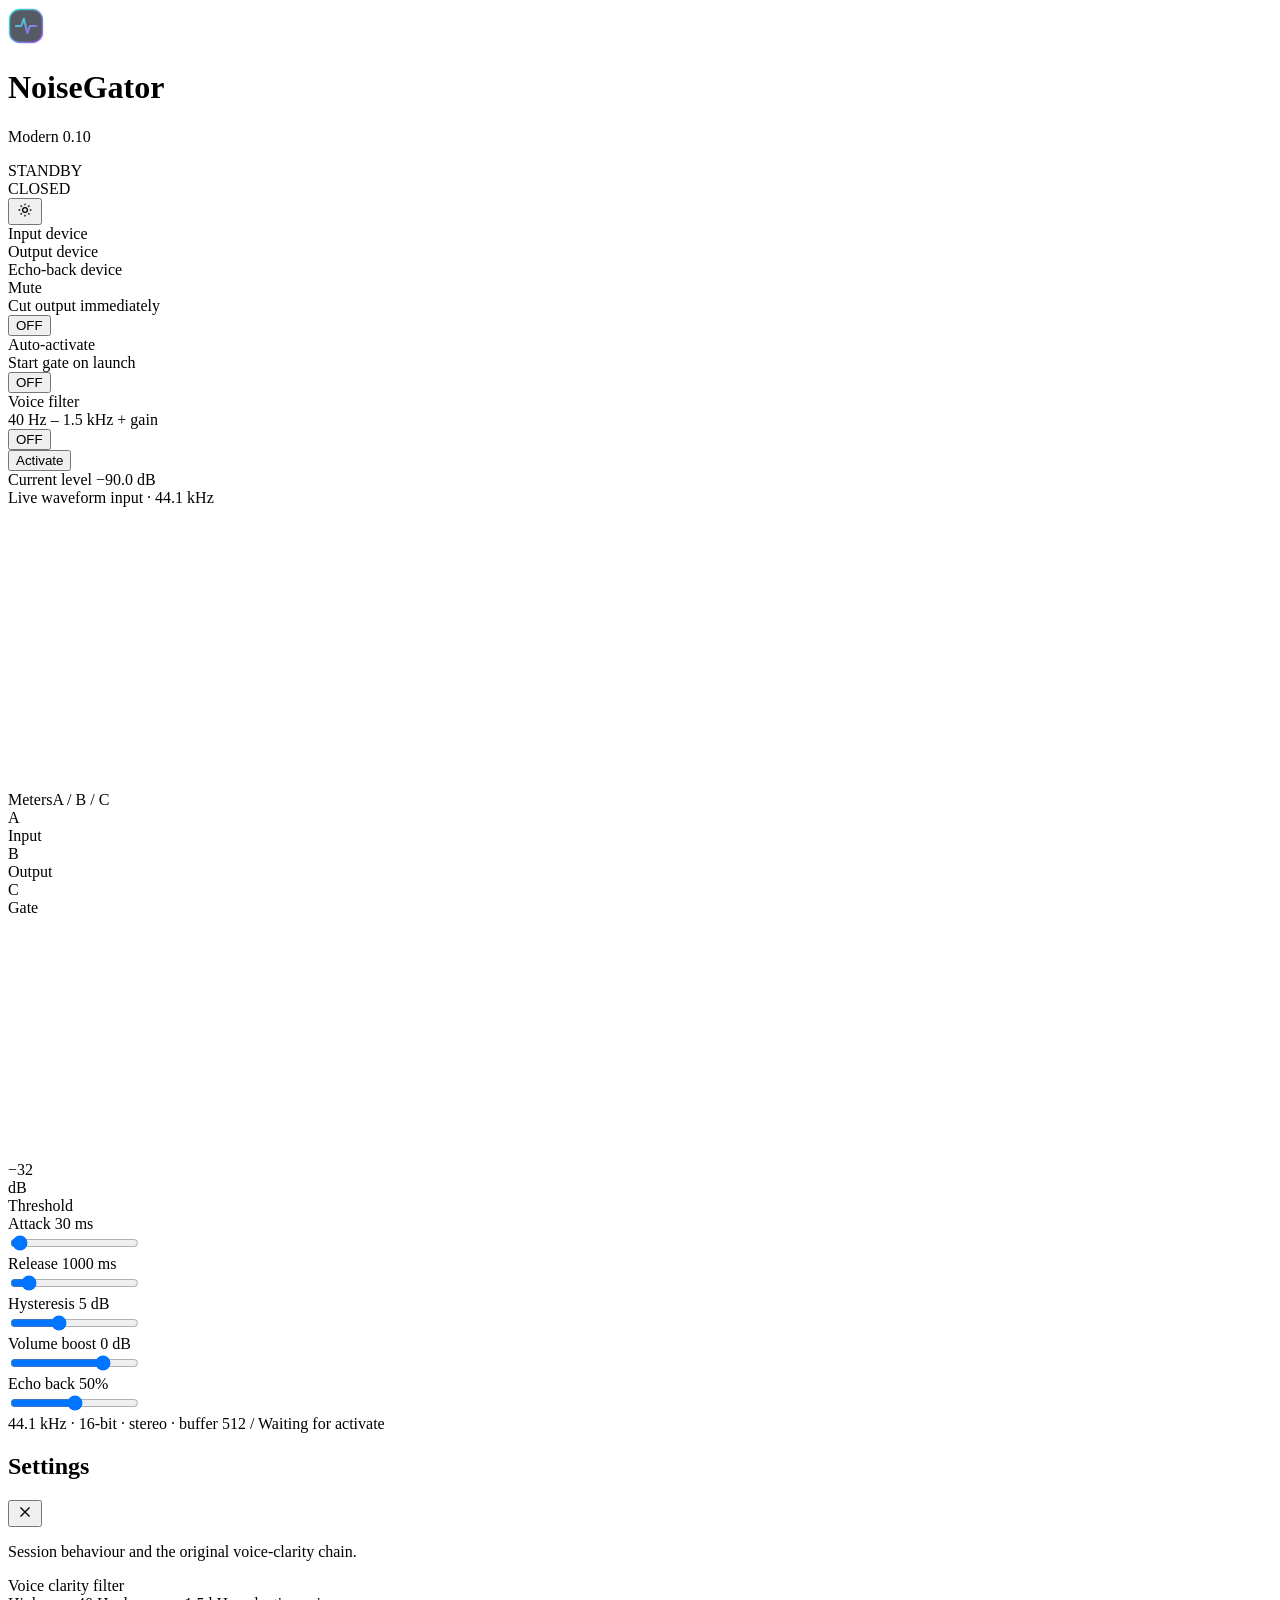
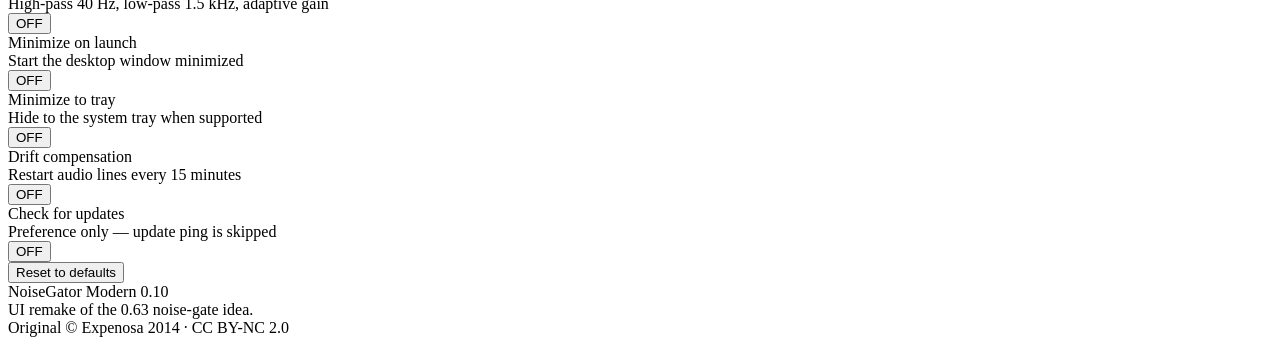
==== app/web/index.html @ c0d38d65 "Add NoiseGator Modern 0.10 web UI (html/css)" ====
<!DOCTYPE html>
<html lang="en">
<head>
  <meta charset="utf-8" />
  <meta name="viewport" content="width=1100, initial-scale=1" />
  <title>NoiseGator — Modern</title>
  <link rel="preconnect" href="https://fonts.googleapis.com" />
  <link rel="preconnect" href="https://fonts.gstatic.com" crossorigin />
  <link href="https://fonts.googleapis.com/css2?family=Inter:wght@400;500;600;700&family=JetBrains+Mono:wght@400;500;600&family=Outfit:wght@500;600;700&display=swap" rel="stylesheet" />
  <link rel="stylesheet" href="styles.css" />
  <link rel="icon" href="data:image/svg+xml,%3Csvg xmlns='http://www.w3.org/2000/svg' viewBox='0 0 32 32'%3E%3Cdefs%3E%3ClinearGradient id='g' x1='0' y1='0' x2='1' y2='1'%3E%3Cstop stop-color='%232ee6c7'/%3E%3Cstop offset='1' stop-color='%23a855f7'/%3E%3C/linearGradient%3E%3C/defs%3E%3Crect rx='8' width='32' height='32' fill='%070b14'/%3E%3Cpath d='M7 16h5l3-7 4 14 3-7h3' fill='none' stroke='url(%23g)' stroke-width='2.2' stroke-linecap='round' stroke-linejoin='round'/%3E%3C/svg%3E" />
</head>
<body>
  <div class="app-bg" aria-hidden="true"></div>
  <div class="app-grid" aria-hidden="true"></div>
  <div class="orb orb-a" aria-hidden="true"></div>
  <div class="orb orb-b" aria-hidden="true"></div>

  <div class="shell">
    <header class="topbar glass">
      <div class="brand">
        <div class="logo" aria-hidden="true">
          <svg viewBox="0 0 36 36" width="36" height="36">
            <defs>
              <linearGradient id="lg" x1="0" y1="0" x2="1" y2="1">
                <stop offset="0" stop-color="#2ee6c7"/>
                <stop offset="1" stop-color="#a855f7"/>
              </linearGradient>
            </defs>
            <rect x="1.5" y="1.5" width="33" height="33" rx="10" fill="rgba(14,20,36,.7)" stroke="url(#lg)" stroke-width="1.4"/>
            <path d="M8 18h5.2l2.6-7.2 3.6 14.2 2.5-7h6.2" fill="none" stroke="url(#lg)" stroke-width="2.1" stroke-linecap="round" stroke-linejoin="round"/>
          </svg>
        </div>
        <div class="brand-text">
          <h1>NoiseGator</h1>
          <p class="subtitle">Modern <span>0.10</span></p>
        </div>
      </div>

      <div class="top-meta">
        <div class="chip ghost" id="modeChip">STANDBY</div>
        <div class="status-pill closed" id="statusPill">
          <span class="status-dot"></span>
          <span id="statusText">CLOSED</span>
        </div>
        <button class="icon-btn" id="settingsBtn" type="button" title="Settings" aria-label="Open settings">
          <svg viewBox="0 0 24 24" width="18" height="18" fill="none" stroke="currentColor" stroke-width="1.7">
            <circle cx="12" cy="12" r="3.2"/>
            <path d="M12 3.5v2.2M12 18.3v2.2M3.5 12h2.2M18.3 12h2.2M6.1 6.1l1.6 1.6M16.3 16.3l1.6 1.6M6.1 17.9l1.6-1.6M16.3 7.7l1.6-1.6"/>
          </svg>
        </button>
      </div>
    </header>

    <main class="layout">
      <aside class="rail">
        <section class="card glass">
          <label class="field-label">Input device</label>
          <div class="select" id="inputSelect" data-key="input"></div>
          <label class="field-label">Output device</label>
          <div class="select" id="outputSelect" data-key="output"></div>
          <label class="field-label">Echo-back device</label>
          <div class="select" id="echoSelect" data-key="echo_back_device"></div>
        </section>

        <section class="card glass toggles-card">
          <div class="toggle-row" data-key="mute">
            <div>
              <div class="toggle-name">Mute</div>
              <div class="toggle-hint">Cut output immediately</div>
            </div>
            <button class="pill" type="button" role="switch" aria-checked="false" id="muteToggle">
              <span>OFF</span>
            </button>
          </div>
          <div class="toggle-row" data-key="auto_activate">
            <div>
              <div class="toggle-name">Auto-activate</div>
              <div class="toggle-hint">Start gate on launch</div>
            </div>
            <button class="pill" type="button" role="switch" aria-checked="false" id="autoToggle">
              <span>OFF</span>
            </button>
          </div>
          <div class="toggle-row" data-key="voice_filter">
            <div>
              <div class="toggle-name">Voice filter</div>
              <div class="toggle-hint">40 Hz – 1.5 kHz + gain</div>
            </div>
            <button class="pill" type="button" role="switch" aria-checked="false" id="voiceToggle">
              <span>OFF</span>
            </button>
          </div>
        </section>

        <button class="activate-btn" id="activateBtn" type="button">
          <span class="play-icon" aria-hidden="true"></span>
          <span class="activate-label">Activate</span>
        </button>

        <div class="level-readout glass">
          <span class="lvl-k">Current level</span>
          <span class="lvl-v" id="levelValue">−90.0 dB</span>
        </div>
      </aside>

      <section class="stage">
        <div class="card glass wave-card">
          <div class="card-head">
            <span>Live waveform</span>
            <span class="tiny" id="waveHint">input · 44.1 kHz</span>
          </div>
          <canvas id="wave" width="1480" height="280"></canvas>
        </div>

        <div class="bottom-row">
          <div class="card glass meters-card">
            <div class="card-head"><span>Meters</span><span class="tiny">A / B / C</span></div>
            <div class="meters">
              <div class="meter" data-m="input">
                <div class="meter-col" id="meterA"></div>
                <div class="meter-tag">A</div>
                <div class="meter-name">Input</div>
              </div>
              <div class="meter" data-m="output">
                <div class="meter-col" id="meterB"></div>
                <div class="meter-tag">B</div>
                <div class="meter-name">Output</div>
              </div>
              <div class="meter" data-m="gate">
                <div class="meter-col" id="meterC"></div>
                <div class="meter-tag">C</div>
                <div class="meter-name">Gate</div>
              </div>
            </div>
          </div>

          <div class="card glass knob-card">
            <div class="knob-wrap">
              <canvas id="knob" width="240" height="240"></canvas>
              <div class="knob-center">
                <div class="knob-num" id="knobValue">−32</div>
                <div class="knob-unit">dB</div>
              </div>
            </div>
            <div class="knob-caption">Threshold</div>
          </div>

          <div class="card glass sliders-card">
            <div class="slider-block">
              <div class="slider-top">
                <span>Attack</span>
                <span class="val" id="attackVal">30 ms</span>
              </div>
              <input type="range" id="attack" min="3" max="2000" step="1" value="30" />
            </div>
            <div class="slider-block">
              <div class="slider-top">
                <span>Release</span>
                <span class="val" id="releaseVal">1000 ms</span>
              </div>
              <input type="range" id="release" min="10" max="10000" step="10" value="1000" />
            </div>
            <div class="slider-block">
              <div class="slider-top">
                <span>Hysteresis</span>
                <span class="val" id="hysteresisVal">5 dB</span>
              </div>
              <input type="range" id="hysteresis" min="1" max="12" step="1" value="5" />
            </div>
            <div class="slider-block">
              <div class="slider-top">
                <span>Volume boost</span>
                <span class="val" id="volumeVal">0 dB</span>
              </div>
              <input type="range" id="volume" min="-15" max="5" step="1" value="0" />
            </div>
            <div class="slider-block">
              <div class="slider-top">
                <span>Echo back</span>
                <span class="val" id="echo_backVal">50%</span>
              </div>
              <input type="range" id="echo_back" min="0" max="100" step="1" value="50" />
            </div>
          </div>
        </div>
      </section>
    </main>

    <footer class="foot">
      <span>44.1 kHz · 16-bit · stereo · buffer 512</span>
      <span class="sep">/</span>
      <span id="footHint">Waiting for activate</span>
    </footer>
  </div>

  <div class="overlay" id="overlay" hidden></div>
  <aside class="drawer glass" id="drawer" aria-hidden="true">
    <div class="drawer-head">
      <h2>Settings</h2>
      <button class="icon-btn" id="closeSettings" type="button" aria-label="Close settings">
        <svg viewBox="0 0 24 24" width="18" height="18" fill="none" stroke="currentColor" stroke-width="1.8">
          <path d="M6 6l12 12M18 6L6 18"/>
        </svg>
      </button>
    </div>
    <p class="drawer-lead">Session behaviour and the original voice-clarity chain.</p>

    <div class="toggle-row" data-key="voice_filter">
      <div>
        <div class="toggle-name">Voice clarity filter</div>
        <div class="toggle-hint">High-pass 40 Hz, low-pass 1.5 kHz, adaptive gain</div>
      </div>
      <button class="pill" type="button" role="switch" aria-checked="false" id="voiceToggle2"><span>OFF</span></button>
    </div>
    <div class="toggle-row" data-key="minimize_on_launch">
      <div>
        <div class="toggle-name">Minimize on launch</div>
        <div class="toggle-hint">Start the desktop window minimized</div>
      </div>
      <button class="pill" type="button" role="switch" aria-checked="false" id="minLaunchToggle"><span>OFF</span></button>
    </div>
    <div class="toggle-row" data-key="minimize_to_tray">
      <div>
        <div class="toggle-name">Minimize to tray</div>
        <div class="toggle-hint">Hide to the system tray when supported</div>
      </div>
      <button class="pill" type="button" role="switch" aria-checked="false" id="minTrayToggle"><span>OFF</span></button>
    </div>
    <div class="toggle-row" data-key="drift_compensation">
      <div>
        <div class="toggle-name">Drift compensation</div>
        <div class="toggle-hint">Restart audio lines every 15 minutes</div>
      </div>
      <button class="pill" type="button" role="switch" aria-checked="false" id="driftToggle"><span>OFF</span></button>
    </div>
    <div class="toggle-row" data-key="check_for_updates">
      <div>
        <div class="toggle-name">Check for updates</div>
        <div class="toggle-hint">Preference only — update ping is skipped</div>
      </div>
      <button class="pill" type="button" role="switch" aria-checked="false" id="updateToggle"><span>OFF</span></button>
    </div>

    <button class="ghost-btn" id="resetBtn" type="button">Reset to defaults</button>

    <div class="credit">
      NoiseGator Modern 0.10<br />
      UI remake of the 0.63 noise-gate idea.<br />
      Original © Expenosa 2014 · CC BY-NC 2.0
    </div>
  </aside>

  <script src="app.js"></script>
</body>
</html>
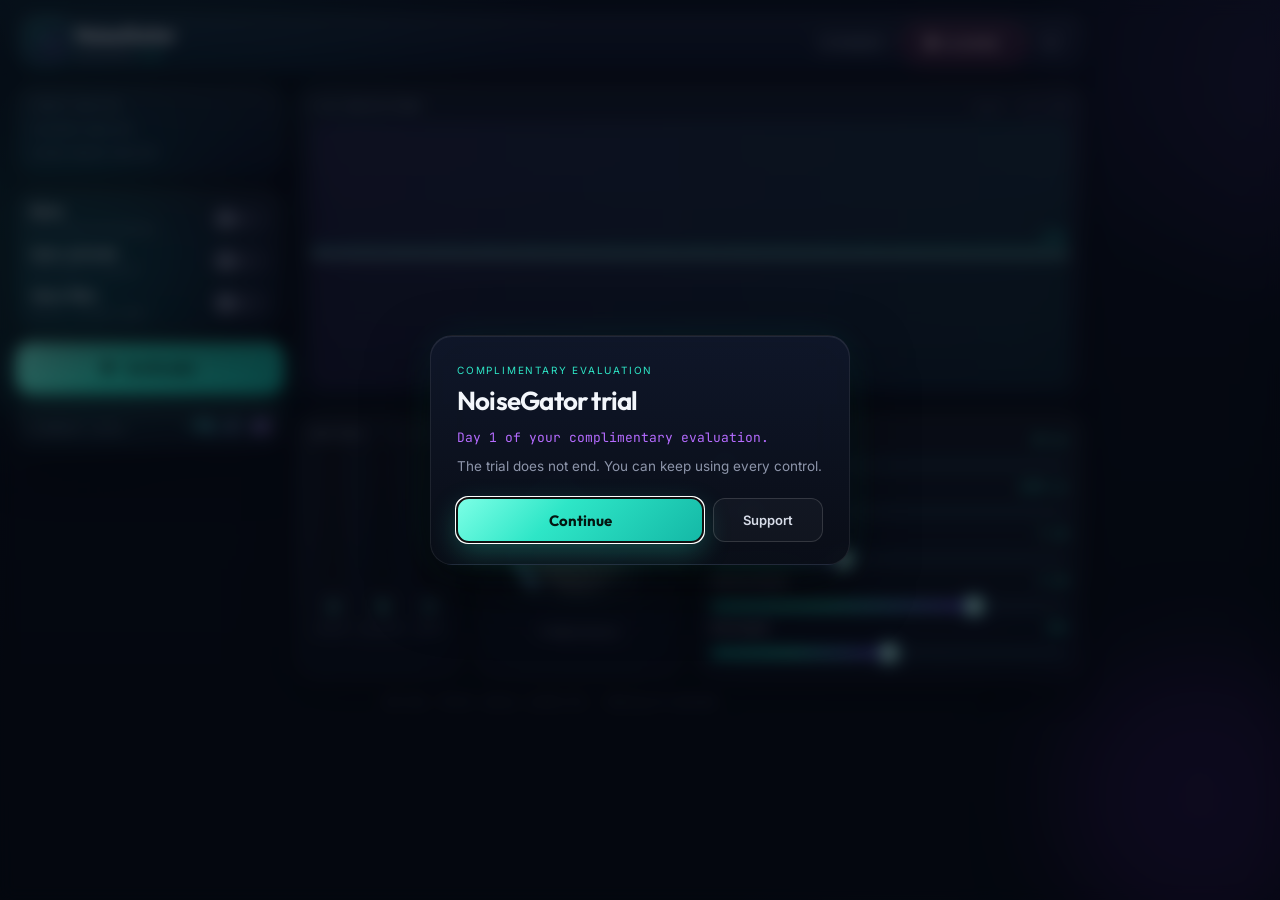
==== commit 9a352231: "Add a WinRAR-style unlimited trial nag that never locks the app Persist first-launch time next to pr" ====
--- a/app/web/index.html
+++ b/app/web/index.html
@@ -244,6 +244,8 @@
 
     <button class="ghost-btn" id="resetBtn" type="button">Reset to defaults</button>
 
+    <p class="trial-note">Trial: <span>unlimited</span></p>
+
     <div class="credit">
       NoiseGator Modern 0.10<br />
       UI remake of the 0.63 noise-gate idea.<br />
@@ -251,6 +253,19 @@
     </div>
   </aside>
 
+  <div class="trial-overlay" id="trialOverlay" hidden>
+    <div class="trial-modal glass" id="trialModal" role="dialog" aria-modal="true" aria-labelledby="trialTitle">
+      <p class="trial-kicker">Complimentary evaluation</p>
+      <h2 id="trialTitle">NoiseGator trial</h2>
+      <p class="trial-day" id="trialDay">Day 1 of your complimentary evaluation.</p>
+      <p class="trial-copy">The trial does not end. You can keep using every control.</p>
+      <div class="trial-actions">
+        <button class="trial-continue" id="trialContinue" type="button">Continue</button>
+        <button class="trial-support" id="trialSupport" type="button">Support</button>
+      </div>
+    </div>
+  </div>
+
   <script src="app.js"></script>
 </body>
 </html>
--- a/app/web/styles.css
+++ b/app/web/styles.css
@@ -0,0 +1,456 @@
+:root {
+  --bg: #070b14;
+  --bg-2: #0b1220;
+  --navy: #10182b;
+  --glass: rgba(14, 22, 40, 0.58);
+  --glass-2: rgba(18, 28, 50, 0.72);
+  --line: rgba(255, 255, 255, 0.08);
+  --line-2: rgba(255, 255, 255, 0.14);
+  --teal: #2ee6c7;
+  --teal-2: #14c8b0;
+  --teal-dim: rgba(46, 230, 199, 0.16);
+  --purple: #b56bff;
+  --violet: #7c3aed;
+  --pink: #ff4d7a;
+  --text: #f3f6fb;
+  --muted: #8d95aa;
+  --dim: #5d667c;
+  --shadow: 0 18px 50px rgba(0, 0, 0, 0.45);
+  --r: 22px;
+  --font: "Inter", "Segoe UI", system-ui, sans-serif;
+  --display: "Outfit", "Inter", sans-serif;
+  --mono: "JetBrains Mono", ui-monospace, monospace;
+}
+
+* { box-sizing: border-box; margin: 0; padding: 0; }
+html, body {
+  width: 1100px;
+  height: 720px;
+  overflow: hidden;
+  background: var(--bg);
+  color: var(--text);
+  font-family: var(--font);
+  -webkit-font-smoothing: antialiased;
+}
+button, input { font-family: inherit; color: inherit; }
+button { cursor: pointer; border: 0; background: none; }
+
+.app-bg {
+  position: fixed; inset: 0;
+  background:
+    radial-gradient(900px 520px at 8% -10%, rgba(46, 230, 199, 0.13), transparent 55%),
+    radial-gradient(800px 500px at 110% 10%, rgba(168, 85, 247, 0.16), transparent 50%),
+    radial-gradient(700px 420px at 70% 120%, rgba(46, 230, 199, 0.07), transparent 50%),
+    linear-gradient(180deg, #0a1020 0%, #070b14 55%, #060910 100%);
+}
+.app-grid {
+  position: fixed; inset: 0; pointer-events: none; opacity: 0.22;
+  background-image:
+    linear-gradient(rgba(255,255,255,0.035) 1px, transparent 1px),
+    linear-gradient(90deg, rgba(255,255,255,0.035) 1px, transparent 1px);
+  background-size: 28px 28px;
+  mask-image: radial-gradient(ellipse at 50% 30%, #000 30%, transparent 75%);
+}
+.orb {
+  position: fixed; width: 280px; height: 280px; border-radius: 50%;
+  filter: blur(50px); pointer-events: none; opacity: 0.35;
+}
+.orb-a { left: -80px; top: 120px; background: #1a6b68; }
+.orb-b { right: -60px; bottom: -40px; background: #4a1d7a; }
+
+.shell {
+  position: relative;
+  width: 1100px; height: 720px;
+  padding: 14px 16px 10px;
+  display: flex; flex-direction: column; gap: 12px;
+}
+
+.glass {
+  background: linear-gradient(180deg, rgba(255,255,255,0.055), rgba(255,255,255,0.02));
+  backdrop-filter: blur(22px) saturate(140%);
+  -webkit-backdrop-filter: blur(22px) saturate(140%);
+  border: 1px solid var(--line);
+  box-shadow:
+    var(--shadow),
+    inset 0 1px 0 rgba(255,255,255,0.08),
+    0 0 0 1px rgba(46, 230, 199, 0.03);
+}
+
+.topbar {
+  height: 58px; border-radius: 18px;
+  display: flex; align-items: center; justify-content: space-between;
+  padding: 0 14px 0 12px;
+}
+.brand { display: flex; align-items: center; gap: 10px; }
+.logo { filter: drop-shadow(0 0 10px rgba(46,230,199,0.35)); }
+.brand-text h1 {
+  font-family: var(--display);
+  font-size: 20px; font-weight: 650; letter-spacing: -0.03em; line-height: 1;
+}
+.subtitle {
+  margin-top: 3px; font-size: 11px; color: var(--muted); letter-spacing: 0.14em;
+  text-transform: uppercase;
+}
+.subtitle span { color: var(--teal); }
+
+.top-meta { display: flex; align-items: center; gap: 10px; }
+.chip {
+  font-size: 10px; letter-spacing: 0.16em; font-weight: 600;
+  padding: 6px 10px; border-radius: 999px;
+  border: 1px solid var(--line-2); color: var(--muted);
+  background: rgba(255,255,255,0.03);
+}
+.status-pill {
+  display: flex; align-items: center; gap: 8px;
+  min-width: 118px; justify-content: center;
+  padding: 7px 14px; border-radius: 999px;
+  font-family: var(--display); font-weight: 650; font-size: 12px;
+  letter-spacing: 0.16em;
+  border: 1px solid transparent;
+  transition: 0.25s ease;
+}
+.status-pill.closed {
+  color: #ffd0da;
+  background: rgba(255, 77, 122, 0.12);
+  border-color: rgba(255, 77, 122, 0.45);
+  box-shadow: 0 0 22px rgba(255, 77, 122, 0.28), inset 0 0 12px rgba(255, 77, 122, 0.08);
+}
+.status-pill.open {
+  color: #d9fff6;
+  background: rgba(46, 230, 199, 0.12);
+  border-color: rgba(46, 230, 199, 0.5);
+  box-shadow: 0 0 22px rgba(46, 230, 199, 0.32), inset 0 0 12px rgba(46, 230, 199, 0.08);
+}
+.status-pill.muted {
+  color: #d5d9e6;
+  background: rgba(255,255,255,0.06);
+  border-color: var(--line-2);
+  box-shadow: none;
+}
+.status-dot {
+  width: 8px; height: 8px; border-radius: 50%;
+  background: currentColor; box-shadow: 0 0 10px currentColor;
+  animation: pulse 1.6s ease-in-out infinite;
+}
+@keyframes pulse {
+  0%, 100% { opacity: 1; transform: scale(1); }
+  50% { opacity: 0.45; transform: scale(0.82); }
+}
+
+.icon-btn {
+  width: 36px; height: 36px; border-radius: 12px;
+  display: grid; place-items: center;
+  color: var(--muted);
+  border: 1px solid var(--line);
+  background: rgba(255,255,255,0.03);
+  transition: 0.2s ease;
+}
+.icon-btn:hover { color: var(--text); border-color: rgba(46,230,199,0.4); box-shadow: 0 0 16px rgba(46,230,199,0.15); }
+
+.layout { flex: 1; display: grid; grid-template-columns: 268px 1fr; gap: 12px; min-height: 0; }
+.rail { display: flex; flex-direction: column; gap: 10px; min-height: 0; position: relative; }
+.rail > .card { position: relative; z-index: 1; overflow: visible; }
+.rail > .card:has(.select.open) { z-index: 30; }
+.stage { display: flex; flex-direction: column; gap: 10px; min-height: 0; }
+
+.card { border-radius: var(--r); padding: 14px 14px 12px; }
+.card-head {
+  display: flex; justify-content: space-between; align-items: center;
+  font-size: 11px; letter-spacing: 0.14em; text-transform: uppercase; color: var(--muted);
+  margin-bottom: 8px;
+}
+.tiny { font-family: var(--mono); font-size: 10px; letter-spacing: 0; text-transform: none; color: var(--dim); }
+
+.field-label {
+  display: block; font-size: 10px; letter-spacing: 0.16em; text-transform: uppercase;
+  color: var(--muted); margin: 0 0 6px 2px;
+}
+.field-label + .select + .field-label { margin-top: 12px; }
+
+.select { position: relative; }
+.select-btn {
+  width: 100%; text-align: left;
+  padding: 10px 34px 10px 12px;
+  border-radius: 12px;
+  border: 1px solid var(--line-2);
+  background: linear-gradient(180deg, rgba(255,255,255,0.05), rgba(255,255,255,0.02));
+  font-size: 12.5px; color: var(--text);
+  white-space: nowrap; overflow: hidden; text-overflow: ellipsis;
+  box-shadow: inset 0 1px 0 rgba(255,255,255,0.05);
+}
+.select-btn:hover, .select.open .select-btn {
+  border-color: rgba(46,230,199,0.45);
+  box-shadow: 0 0 0 3px rgba(46,230,199,0.08);
+}
+.select-btn::after {
+  content: "";
+  position: absolute; right: 12px; top: 50%; width: 7px; height: 7px;
+  border-right: 1.6px solid var(--muted); border-bottom: 1.6px solid var(--muted);
+  transform: translateY(-70%) rotate(45deg);
+}
+.select-menu {
+  display: none; position: absolute; left: 0; right: 0; top: calc(100% + 6px);
+  z-index: 50; max-height: 220px; overflow: auto;
+  border-radius: 12px; padding: 6px;
+  background: rgba(12, 18, 32, 0.96);
+  border: 1px solid rgba(46,230,199,0.25);
+  box-shadow: 0 16px 40px rgba(0,0,0,0.5), 0 0 24px rgba(168,85,247,0.12);
+}
+.select.open .select-menu { display: block; }
+.select-item {
+  display: block; width: 100%; text-align: left;
+  padding: 8px 10px; border-radius: 8px; font-size: 12px; color: #d7dce8;
+}
+.select-item:hover { background: rgba(46,230,199,0.1); color: #fff; }
+.select-item.active { color: var(--teal); background: rgba(46,230,199,0.08); }
+
+.toggles-card { display: flex; flex-direction: column; gap: 10px; }
+.toggle-row {
+  display: flex; align-items: center; justify-content: space-between; gap: 10px;
+}
+.toggle-name { font-size: 13px; font-weight: 600; }
+.toggle-hint { font-size: 11px; color: var(--dim); margin-top: 2px; }
+
+.pill {
+  flex: 0 0 auto;
+  width: 58px; height: 28px; border-radius: 999px;
+  background: #1a2133; border: 1px solid #2a3348;
+  position: relative; transition: 0.22s ease;
+}
+.pill span {
+  position: absolute; inset: 0; display: grid; place-items: center;
+  font-size: 9px; font-weight: 700; letter-spacing: 0.08em; color: #7d869c;
+}
+.pill::before {
+  content: "";
+  position: absolute; top: 3px; left: 3px;
+  width: 20px; height: 20px; border-radius: 50%;
+  background: #5c657a;
+  transition: 0.22s ease;
+  box-shadow: 0 2px 6px rgba(0,0,0,0.35);
+}
+.pill.on {
+  background: linear-gradient(90deg, #14b8a6, #2ee6c7);
+  border-color: #5ff0d6;
+  box-shadow: 0 0 16px rgba(46,230,199,0.35);
+}
+.pill.on span { color: transparent; }
+.pill.on::before {
+  left: 33px;
+  background: #f4fffc;
+  box-shadow: 0 0 10px rgba(255,255,255,0.5);
+}
+
+.activate-btn {
+  height: 52px; border-radius: 16px;
+  display: flex; align-items: center; justify-content: center; gap: 10px;
+  font-family: var(--display); font-size: 16px; font-weight: 700; letter-spacing: 0.04em;
+  color: #041611;
+  background: linear-gradient(135deg, #7dffe6 0%, #2ee6c7 40%, #14b8a6 100%);
+  box-shadow:
+    0 10px 28px rgba(46, 230, 199, 0.28),
+    inset 0 1px 0 rgba(255,255,255,0.55);
+  transition: 0.2s ease;
+}
+.activate-btn:hover:not(:disabled) { transform: translateY(-1px); filter: brightness(1.05); }
+.activate-btn:disabled,
+.activate-btn.active {
+  cursor: default;
+  color: #d9fff6;
+  background: linear-gradient(135deg, rgba(46,230,199,0.18), rgba(124,58,237,0.22));
+  border: 1px solid rgba(46,230,199,0.4);
+  box-shadow: 0 0 24px rgba(46,230,199,0.16), inset 0 0 20px rgba(46,230,199,0.06);
+}
+.play-icon {
+  width: 0; height: 0;
+  border-style: solid;
+  border-width: 7px 0 7px 12px;
+  border-color: transparent transparent transparent #041611;
+}
+.activate-btn.active .play-icon,
+.activate-btn:disabled .play-icon {
+  width: 10px; height: 10px; border: 0; border-radius: 2px;
+  background: var(--teal);
+  box-shadow: 0 0 10px var(--teal);
+}
+
+.level-readout {
+  border-radius: 16px; padding: 10px 12px;
+  display: flex; align-items: baseline; justify-content: space-between;
+}
+.lvl-k { font-size: 10px; letter-spacing: 0.14em; text-transform: uppercase; color: var(--muted); }
+.lvl-v {
+  font-family: var(--mono); font-size: 18px; font-weight: 600;
+  background: linear-gradient(90deg, #2ee6c7, #c084fc);
+  -webkit-background-clip: text; background-clip: text; color: transparent;
+}
+
+.wave-card { flex: 1; min-height: 0; display: flex; flex-direction: column; }
+#wave { width: 100%; height: 100%; flex: 1; display: block; border-radius: 12px; }
+
+.bottom-row {
+  display: grid;
+  grid-template-columns: 168px 210px 1fr;
+  gap: 10px;
+  height: 268px;
+}
+
+.meters { display: flex; justify-content: space-around; align-items: flex-end; height: 186px; padding-top: 4px; }
+.meter { display: flex; flex-direction: column; align-items: center; gap: 6px; }
+.meter-col {
+  width: 22px; height: 148px;
+  display: flex; flex-direction: column-reverse; gap: 3px;
+  padding: 3px;
+  border-radius: 11px;
+  background: rgba(0,0,0,0.35);
+  border: 1px solid rgba(255,255,255,0.06);
+  box-shadow: inset 0 0 12px rgba(0,0,0,0.35);
+}
+.seg {
+  flex: 1; border-radius: 3px;
+  background: rgba(255,255,255,0.045);
+  transition: background 0.08s linear, box-shadow 0.08s linear;
+}
+.seg.on.low { background: #2ee6c7; box-shadow: 0 0 8px rgba(46,230,199,0.55); }
+.seg.on.mid { background: #7ee0ff; box-shadow: 0 0 8px rgba(126,224,255,0.45); }
+.seg.on.high { background: #c084fc; box-shadow: 0 0 8px rgba(192,132,252,0.55); }
+.seg.on.peak { background: #ff4d7a; box-shadow: 0 0 8px rgba(255,77,122,0.6); }
+.meter-tag {
+  font-family: var(--display); font-size: 12px; font-weight: 700;
+  width: 22px; height: 22px; border-radius: 7px;
+  display: grid; place-items: center;
+  background: rgba(255,255,255,0.04); border: 1px solid var(--line);
+  color: var(--teal);
+}
+.meter-name { font-size: 10px; color: var(--dim); letter-spacing: 0.08em; text-transform: uppercase; }
+
+.knob-card { display: flex; flex-direction: column; align-items: center; justify-content: center; }
+.knob-wrap { position: relative; width: 168px; height: 168px; }
+#knob { width: 168px; height: 168px; display: block; cursor: grab; filter: drop-shadow(0 0 16px rgba(46,230,199,0.18)); }
+#knob:active { cursor: grabbing; }
+.knob-center {
+  position: absolute; inset: 0; display: flex; flex-direction: column;
+  align-items: center; justify-content: center; pointer-events: none;
+}
+.knob-num { font-family: var(--mono); font-size: 26px; font-weight: 600; line-height: 1; }
+.knob-unit { font-size: 10px; letter-spacing: 0.2em; color: var(--muted); margin-top: 4px; }
+.knob-caption { margin-top: 2px; font-size: 11px; letter-spacing: 0.16em; text-transform: uppercase; color: var(--muted); }
+
+.sliders-card { display: flex; flex-direction: column; justify-content: center; gap: 7px; padding: 10px 16px; }
+.slider-top { display: flex; justify-content: space-between; margin-bottom: 4px; font-size: 12px; color: #c9d0e0; }
+.slider-top .val { font-family: var(--mono); font-size: 12px; color: var(--teal); }
+input[type="range"] {
+  -webkit-appearance: none; appearance: none;
+  width: 100%; height: 6px; border-radius: 999px;
+  background: linear-gradient(90deg, #14b8a6, #7c3aed 70%, #c084fc);
+  outline: none;
+  box-shadow: 0 0 12px rgba(46,230,199,0.18);
+}
+input[type="range"]::-webkit-slider-thumb {
+  -webkit-appearance: none; appearance: none;
+  width: 18px; height: 18px; border-radius: 50%;
+  background: #f4fffc;
+  border: 2px solid #2ee6c7;
+  box-shadow: 0 0 0 4px rgba(46,230,199,0.16), 0 0 16px rgba(168,85,247,0.35);
+  cursor: pointer;
+}
+input[type="range"]::-moz-range-thumb {
+  width: 18px; height: 18px; border-radius: 50%;
+  background: #f4fffc; border: 2px solid #2ee6c7;
+  box-shadow: 0 0 0 4px rgba(46,230,199,0.16);
+  cursor: pointer;
+}
+
+.foot {
+  display: flex; gap: 8px; align-items: center; justify-content: center;
+  font-size: 11px; color: var(--dim); letter-spacing: 0.04em;
+  height: 18px;
+}
+.foot .sep { opacity: 0.4; }
+
+.overlay {
+  position: fixed; inset: 0; background: rgba(4, 8, 16, 0.45);
+  backdrop-filter: blur(3px);
+  z-index: 30;
+}
+.drawer {
+  position: fixed; top: 14px; right: 14px; bottom: 14px;
+  width: 380px; z-index: 40;
+  border-radius: 22px; padding: 20px 20px 16px;
+  transform: translateX(110%);
+  transition: transform 0.32s cubic-bezier(.2,.8,.2,1);
+  display: flex; flex-direction: column; gap: 14px;
+  background: linear-gradient(180deg, rgba(16, 24, 43, 0.88), rgba(10, 14, 24, 0.92));
+}
+.drawer.open { transform: translateX(0); }
+.drawer-head { display: flex; align-items: center; justify-content: space-between; }
+.drawer-head h2 { font-family: var(--display); font-size: 22px; letter-spacing: -0.03em; }
+.drawer-lead { font-size: 12.5px; color: var(--muted); line-height: 1.45; margin-top: -4px; }
+.ghost-btn {
+  margin-top: 4px; height: 40px; border-radius: 12px;
+  border: 1px solid var(--line-2);
+  background: rgba(255,255,255,0.03);
+  font-weight: 600; font-size: 13px; color: #d7dce8;
+}
+.ghost-btn:hover { border-color: rgba(181,107,255,0.5); color: #fff; }
+.trial-note {
+  margin-top: auto; font-size: 12px; color: var(--dim); letter-spacing: 0.04em;
+}
+.trial-note span { color: var(--teal); }
+.credit {
+  font-size: 11px; color: var(--dim); line-height: 1.55;
+}
+
+.trial-overlay {
+  position: fixed; inset: 0; z-index: 60;
+  display: grid; place-items: center;
+  padding: 24px;
+  background: rgba(4, 8, 16, 0.62);
+  backdrop-filter: blur(8px);
+  -webkit-backdrop-filter: blur(8px);
+}
+.trial-overlay[hidden] { display: none; }
+.trial-modal {
+  width: min(420px, 100%);
+  border-radius: 22px;
+  padding: 28px 26px 22px;
+  background: linear-gradient(180deg, rgba(16, 24, 43, 0.92), rgba(10, 14, 24, 0.94));
+  box-shadow:
+    0 24px 60px rgba(0, 0, 0, 0.55),
+    0 0 40px rgba(46, 230, 199, 0.08),
+    inset 0 1px 0 rgba(255, 255, 255, 0.08);
+}
+.trial-kicker {
+  font-size: 10px; letter-spacing: 0.18em; text-transform: uppercase;
+  color: var(--teal);
+}
+.trial-modal h2 {
+  font-family: var(--display);
+  font-size: 26px; font-weight: 650; letter-spacing: -0.03em;
+  margin: 8px 0 12px;
+}
+.trial-day {
+  font-family: var(--mono); font-size: 13px; color: var(--purple);
+}
+.trial-copy {
+  margin-top: 10px; font-size: 13.5px; color: var(--muted); line-height: 1.5;
+}
+.trial-actions { display: flex; gap: 10px; margin-top: 22px; }
+.trial-continue {
+  flex: 1; height: 44px; border-radius: 12px;
+  font-family: var(--display); font-weight: 700; font-size: 15px;
+  color: #041611;
+  background: linear-gradient(135deg, #7dffe6 0%, #2ee6c7 40%, #14b8a6 100%);
+  box-shadow: 0 10px 28px rgba(46, 230, 199, 0.28), inset 0 1px 0 rgba(255,255,255,0.55);
+}
+.trial-continue:hover { filter: brightness(1.05); }
+.trial-support {
+  flex: 0 0 auto; min-width: 110px; height: 44px; border-radius: 12px;
+  border: 1px solid var(--line-2);
+  background: rgba(255,255,255,0.03);
+  font-weight: 600; font-size: 13px; color: #d7dce8;
+}
+.trial-support:hover { border-color: rgba(181,107,255,0.5); color: #fff; }
+
+::-webkit-scrollbar { width: 8px; }
+::-webkit-scrollbar-thumb { background: #2a3348; border-radius: 8px; }
